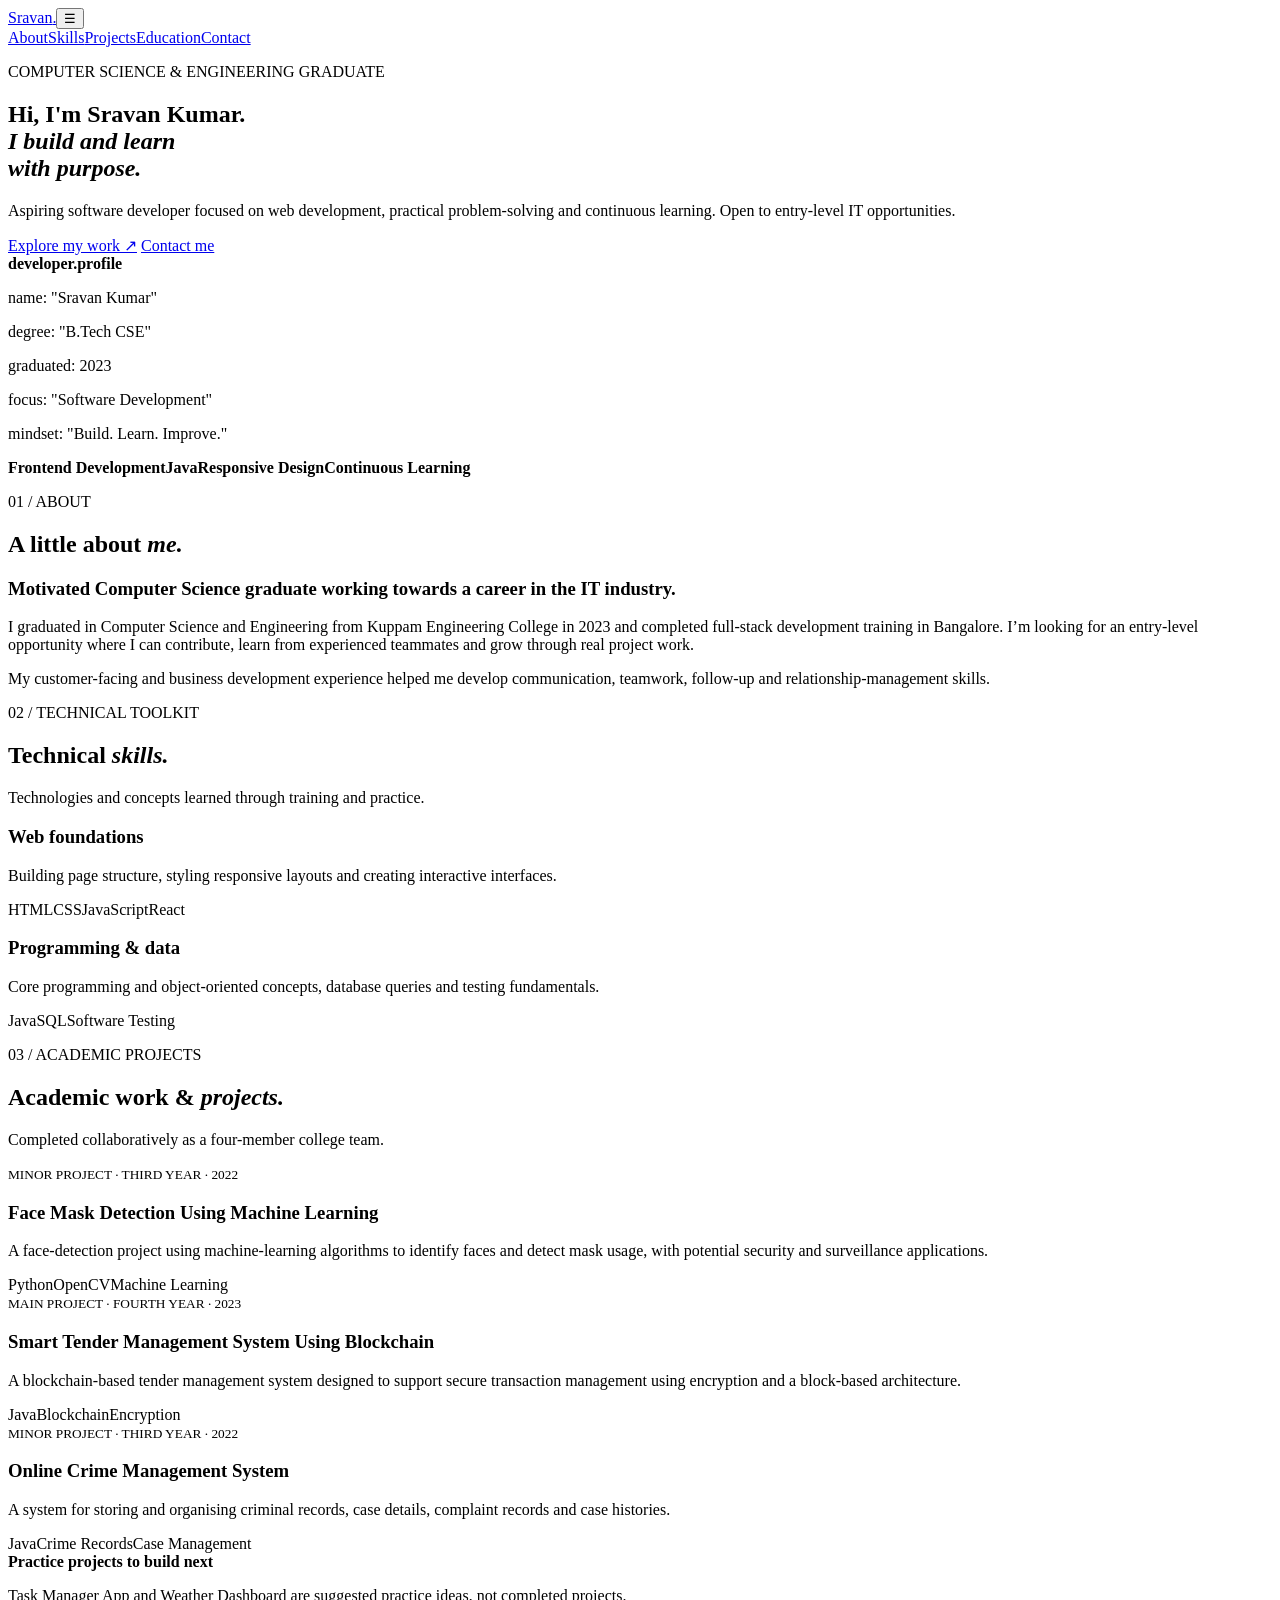
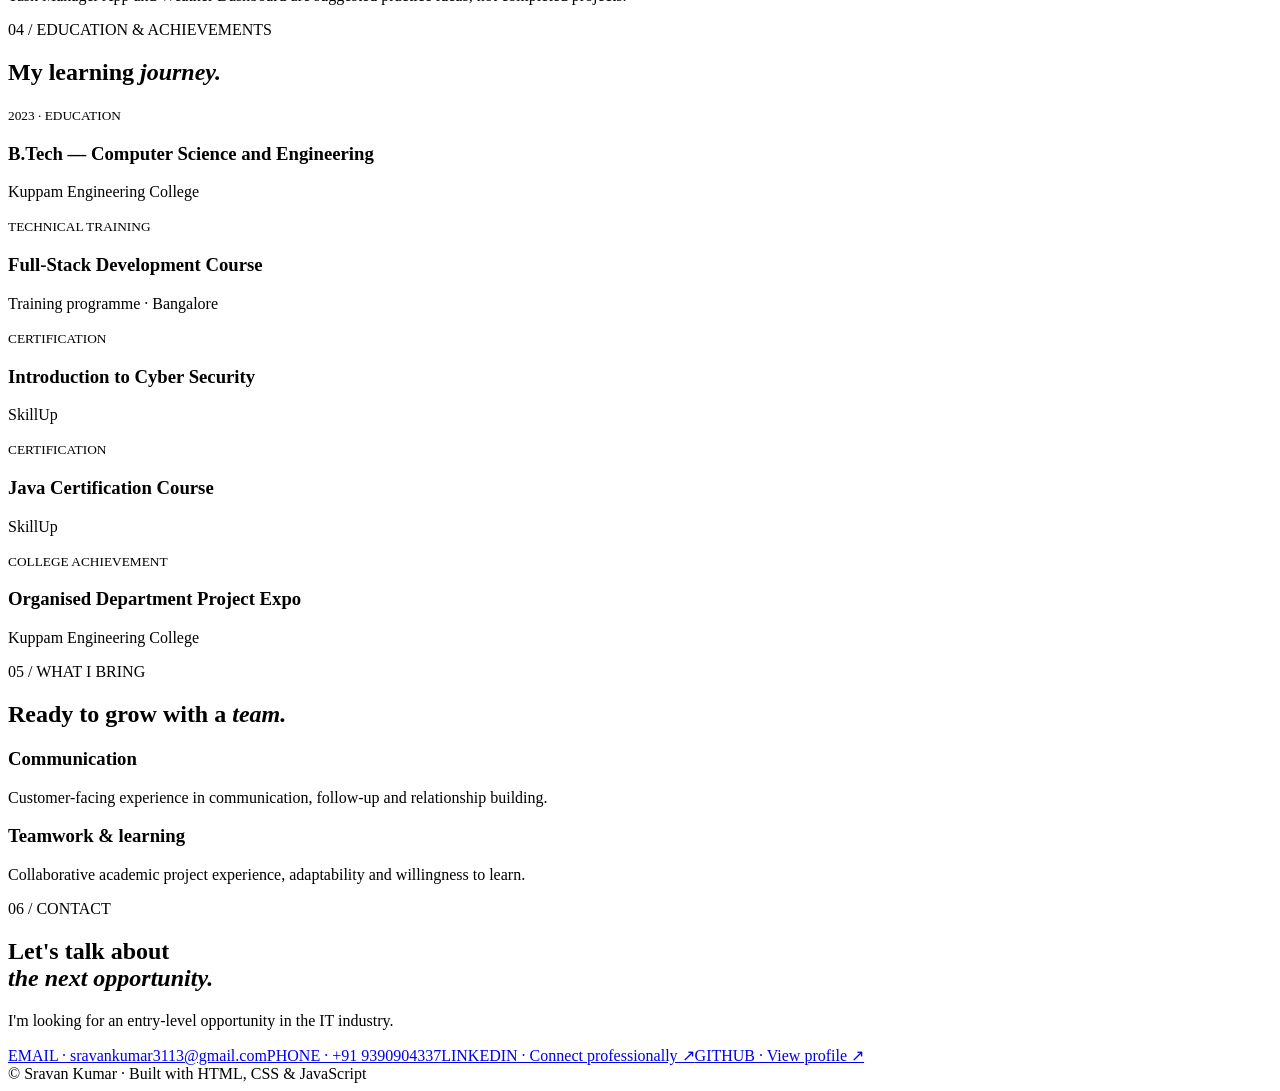
==== index.html @ ff3062e1 "Add personal portfolio website" ====
<!doctype html>
<html lang="en">
<head>
<meta charset="utf-8"><meta name="viewport" content="width=device-width,initial-scale=1">
<meta name="description" content="Sravan Kumar — Computer Science graduate and aspiring software developer.">
<title>Sravan Kumar | IT Portfolio</title>
<link rel="preconnect" href="https://fonts.googleapis.com"><link href="https://fonts.googleapis.com/css2?family=DM+Sans:wght@400;500;600;700&family=Manrope:wght@600;700;800&display=swap" rel="stylesheet">
<link rel="stylesheet" href="style.css">
</head>
<body>
<header><nav class="wrap nav"><a class="brand" href="#home">Sravan<span>.</span></a><button id="menuBtn" aria-label="Open menu">☰</button><div id="navMenu"><a href="#about">About</a><a href="#skills">Skills</a><a href="#projects">Projects</a><a href="#education">Education</a><a href="#contact">Contact</a></div></nav></header>
<main>
<section class="hero wrap" id="home"><div><p class="eyebrow">COMPUTER SCIENCE & ENGINEERING GRADUATE</p><h1>Hi, I'm Sravan Kumar.<br><em>I build and learn<br>with purpose.</em></h1><p class="lead">Aspiring software developer focused on web development, practical problem-solving and continuous learning. Open to entry-level IT opportunities.</p><a class="btn" href="#projects">Explore my work ↗</a> <a class="btn secondary" href="mailto:sravankumar3113@gmail.com">Contact me</a></div><aside class="code"><b>developer.profile</b><p>name: "Sravan Kumar"</p><p>degree: "B.Tech CSE"</p><p>graduated: 2023</p><p>focus: "Software Development"</p><p>mindset: "Build. Learn. Improve."</p></aside></section>
<section class="band"><div class="wrap bandin"><b>Frontend Development</b><b>Java</b><b>Responsive Design</b><b>Continuous Learning</b></div></section>
<section class="section wrap" id="about"><p class="eyebrow">01 / ABOUT</p><h2>A little about <em>me.</em></h2><div class="two"><h3>Motivated Computer Science graduate working towards a career in the IT industry.</h3><div><p>I graduated in Computer Science and Engineering from Kuppam Engineering College in 2023 and completed full-stack development training in Bangalore. I’m looking for an entry-level opportunity where I can contribute, learn from experienced teammates and grow through real project work.</p><p>My customer-facing and business development experience helped me develop communication, teamwork, follow-up and relationship-management skills.</p></div></div></section>
<section class="section pale" id="skills"><div class="wrap"><p class="eyebrow">02 / TECHNICAL TOOLKIT</p><h2>Technical <em>skills.</em></h2><p class="muted">Technologies and concepts learned through training and practice.</p><div class="skills"><article><h3>Web foundations</h3><p>Building page structure, styling responsive layouts and creating interactive interfaces.</p><div class="tags"><span>HTML</span><span>CSS</span><span>JavaScript</span><span>React</span></div></article><article><h3>Programming & data</h3><p>Core programming and object-oriented concepts, database queries and testing fundamentals.</p><div class="tags"><span>Java</span><span>SQL</span><span>Software Testing</span></div></article></div></div></section>
<section class="section wrap" id="projects"><p class="eyebrow">03 / ACADEMIC PROJECTS</p><h2>Academic work & <em>projects.</em></h2><p class="muted">Completed collaboratively as a four-member college team.</p><div class="cards">
<article><small>MINOR PROJECT · THIRD YEAR · 2022</small><h3>Face Mask Detection Using Machine Learning</h3><p>A face-detection project using machine-learning algorithms to identify faces and detect mask usage, with potential security and surveillance applications.</p><div class="tags"><span>Python</span><span>OpenCV</span><span>Machine Learning</span></div></article>
<article class="featured"><small>MAIN PROJECT · FOURTH YEAR · 2023</small><h3>Smart Tender Management System Using Blockchain</h3><p>A blockchain-based tender management system designed to support secure transaction management using encryption and a block-based architecture.</p><div class="tags"><span>Java</span><span>Blockchain</span><span>Encryption</span></div></article>
<article><small>MINOR PROJECT · THIRD YEAR · 2022</small><h3>Online Crime Management System</h3><p>A system for storing and organising criminal records, case details, complaint records and case histories.</p><div class="tags"><span>Java</span><span>Crime Records</span><span>Case Management</span></div></article>
</div>
<div class="note"><b>Practice projects to build next</b><p>Task Manager App and Weather Dashboard are suggested practice ideas, not completed projects.</p></div>
</section>
<section class="section pale" id="education"><div class="wrap"><p class="eyebrow">04 / EDUCATION & ACHIEVEMENTS</p><h2>My learning <em>journey.</em></h2><div class="timeline"><article><small>2023 · EDUCATION</small><h3>B.Tech — Computer Science and Engineering</h3><p>Kuppam Engineering College</p></article><article><small>TECHNICAL TRAINING</small><h3>Full-Stack Development Course</h3><p>Training programme · Bangalore</p></article><article><small>CERTIFICATION</small><h3>Introduction to Cyber Security</h3><p>SkillUp</p></article><article><small>CERTIFICATION</small><h3>Java Certification Course</h3><p>SkillUp</p></article><article><small>COLLEGE ACHIEVEMENT</small><h3>Organised Department Project Expo</h3><p>Kuppam Engineering College</p></article></div></div></section>
<section class="section wrap" id="experience"><p class="eyebrow">05 / WHAT I BRING</p><h2>Ready to grow with a <em>team.</em></h2><div class="skills"><article><h3>Communication</h3><p>Customer-facing experience in communication, follow-up and relationship building.</p></article><article><h3>Teamwork & learning</h3><p>Collaborative academic project experience, adaptability and willingness to learn.</p></article></div></section>
<section class="contact" id="contact"><div class="wrap"><p class="eyebrow">06 / CONTACT</p><h2>Let's talk about<br><em>the next opportunity.</em></h2><p>I'm looking for an entry-level opportunity in the IT industry.</p><div class="contacts"><a href="mailto:sravankumar3113@gmail.com">EMAIL · sravankumar3113@gmail.com</a><a href="tel:+919390904337">PHONE · +91 9390904337</a><a href="https://www.linkedin.com/in/sravan-kumar-28915931b/" target="_blank" rel="noreferrer">LINKEDIN · Connect professionally ↗</a><a href="https://github.com/sravan048" target="_blank" rel="noreferrer">GITHUB · View profile ↗</a></div></div></section>
</main><footer class="wrap">© <span id="year"></span> Sravan Kumar · Built with HTML, CSS & JavaScript</footer><script src="script.js"></script>
</body></html>
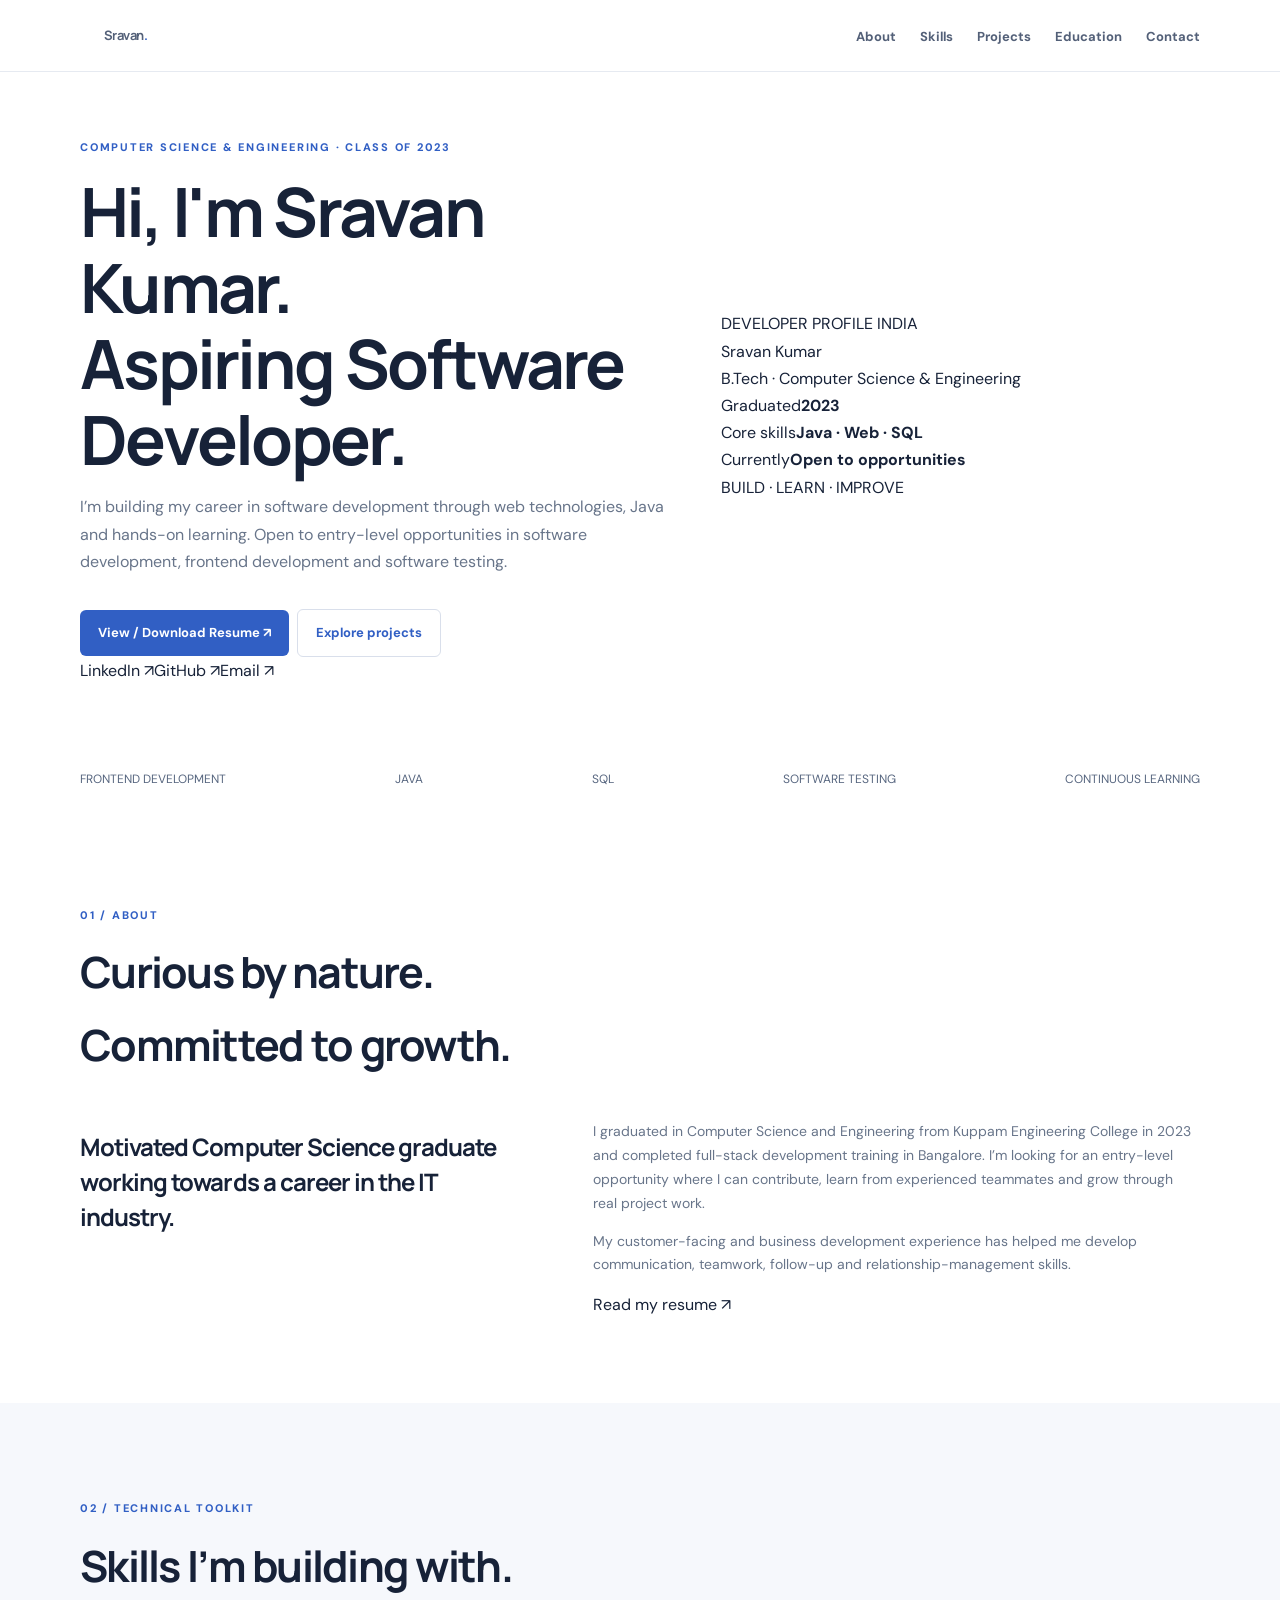
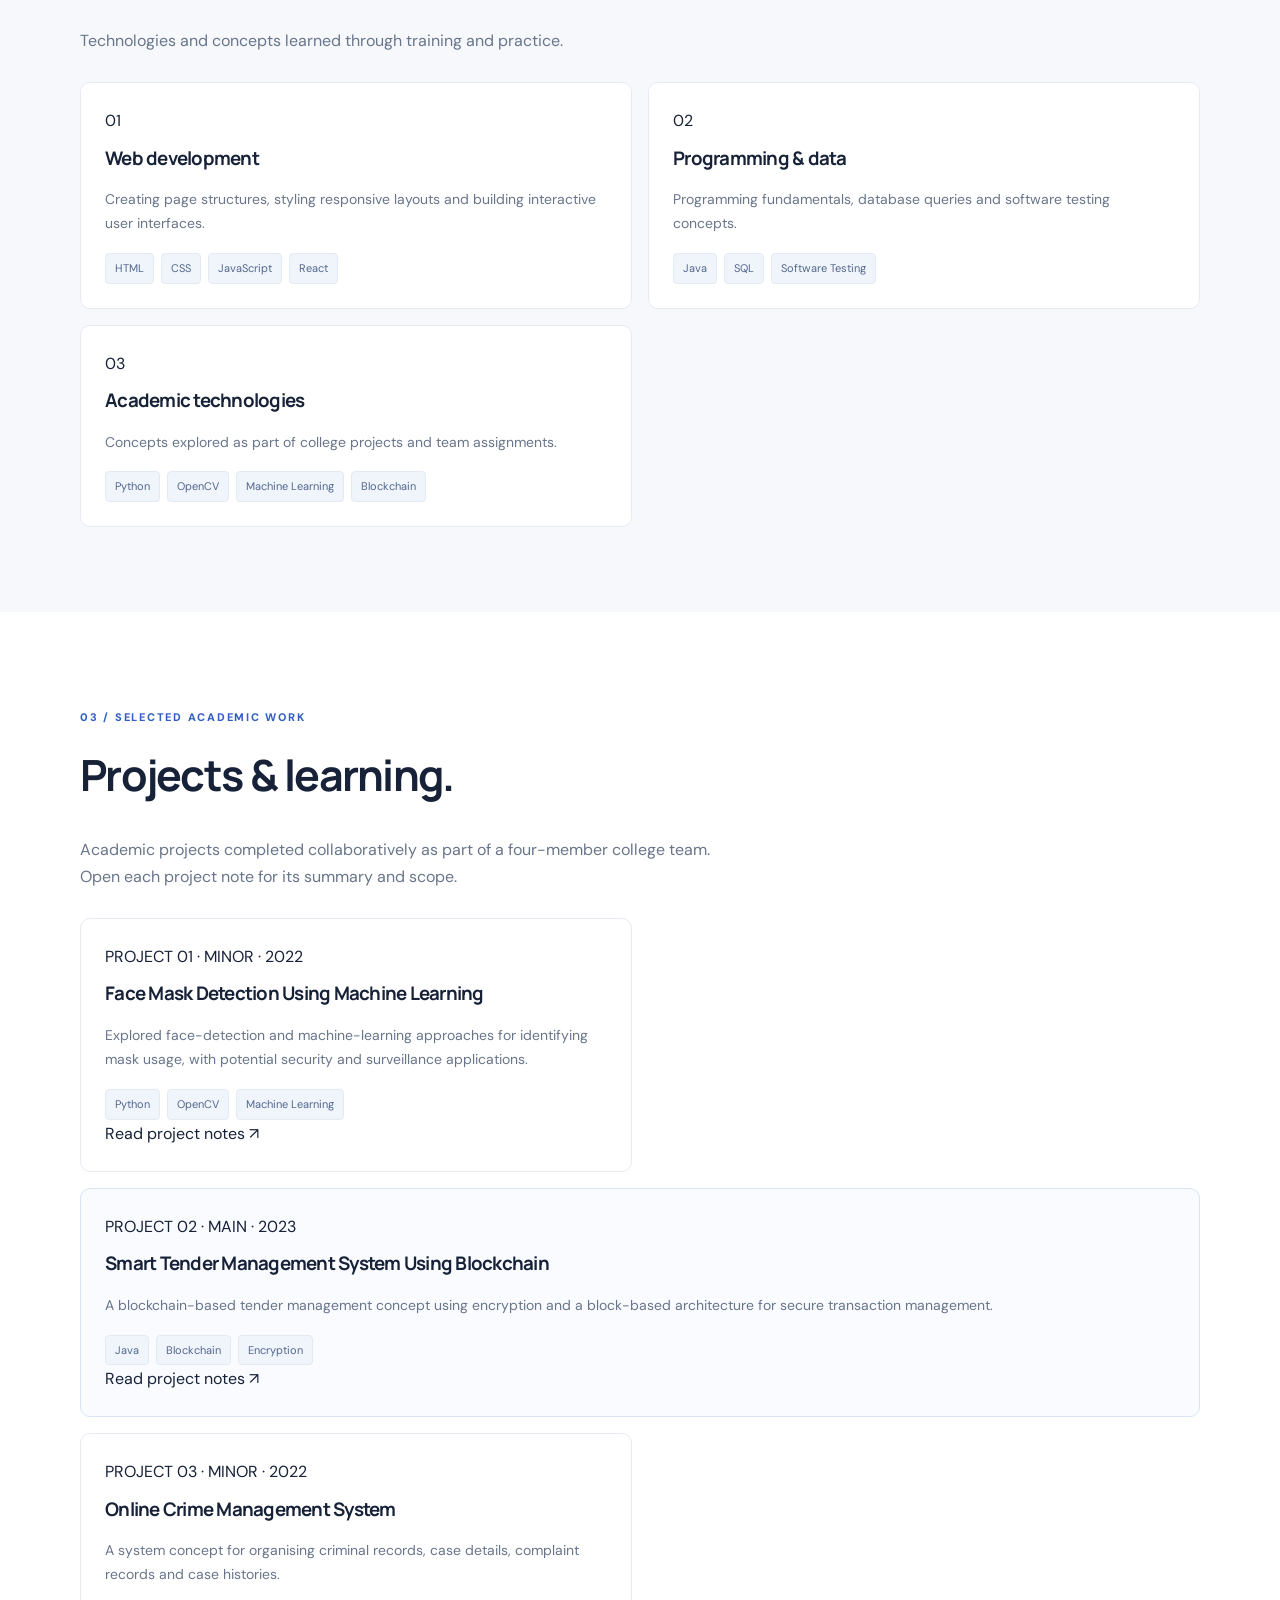
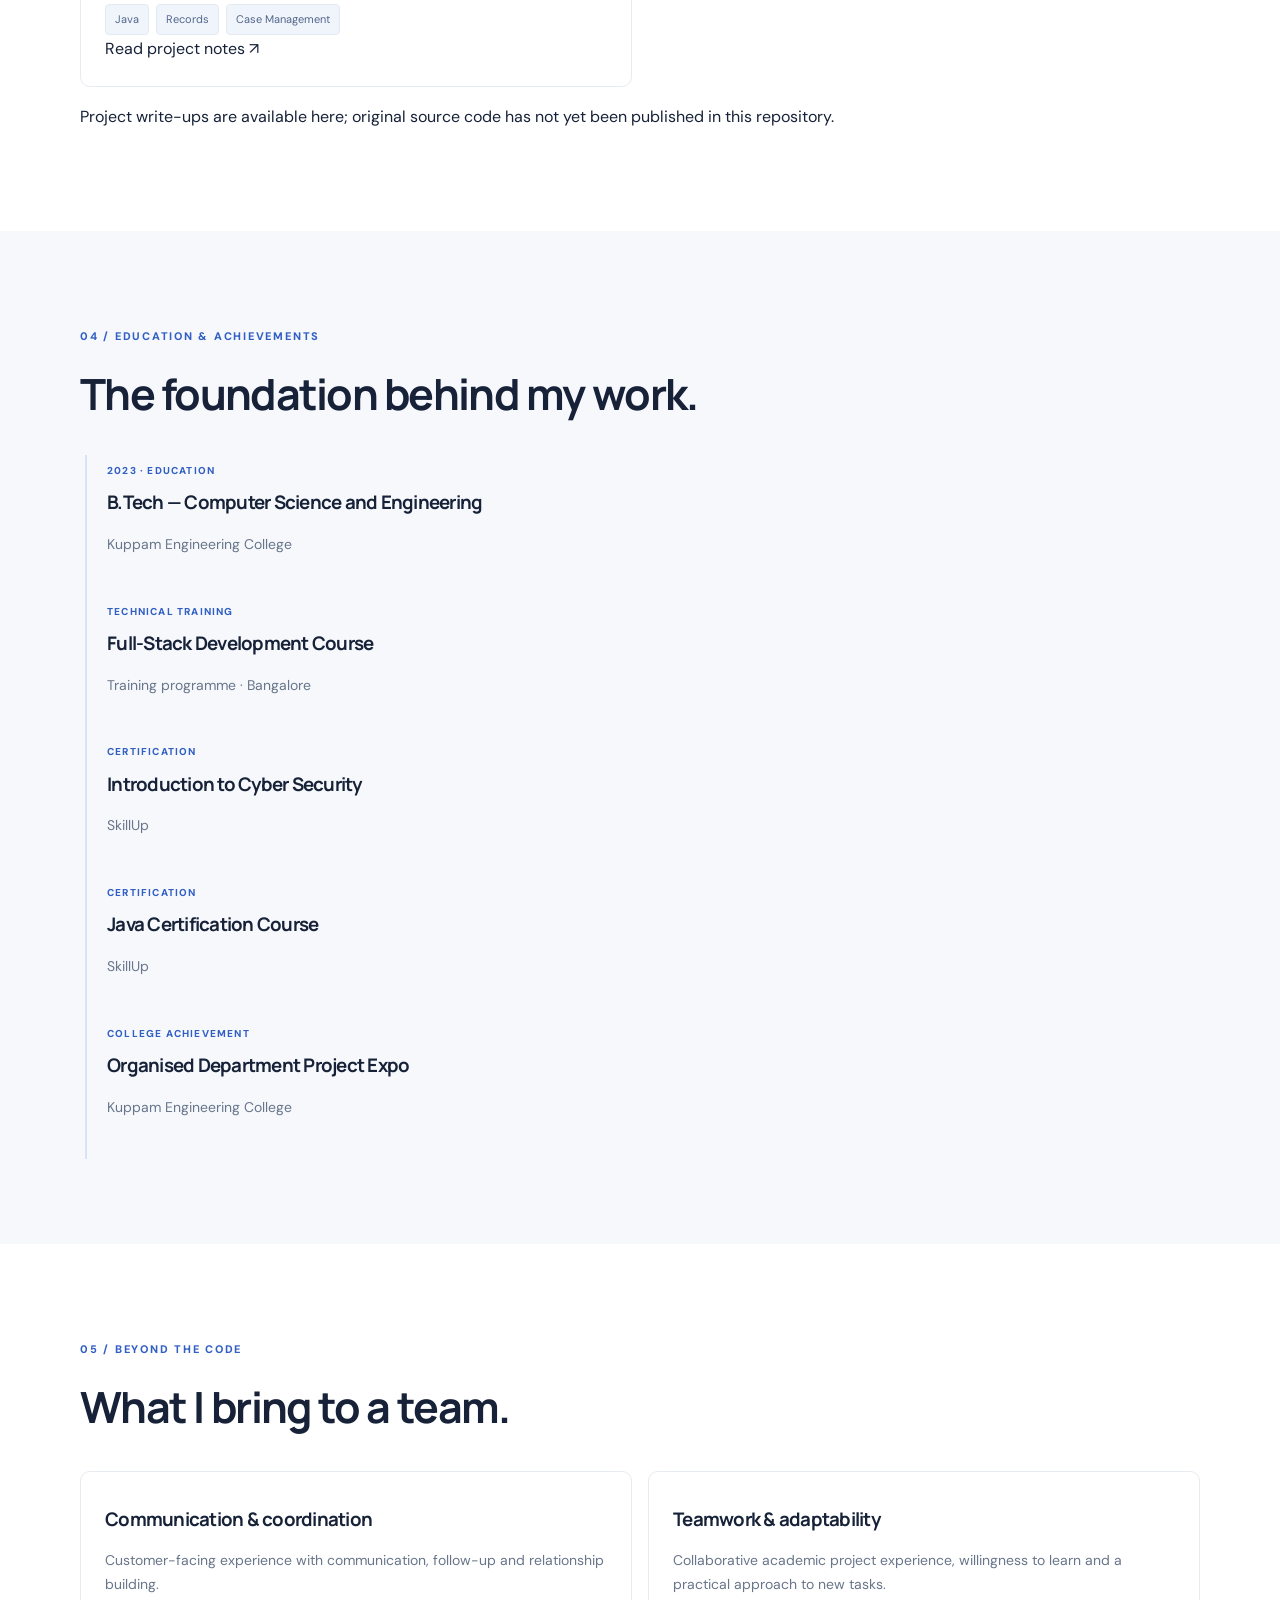
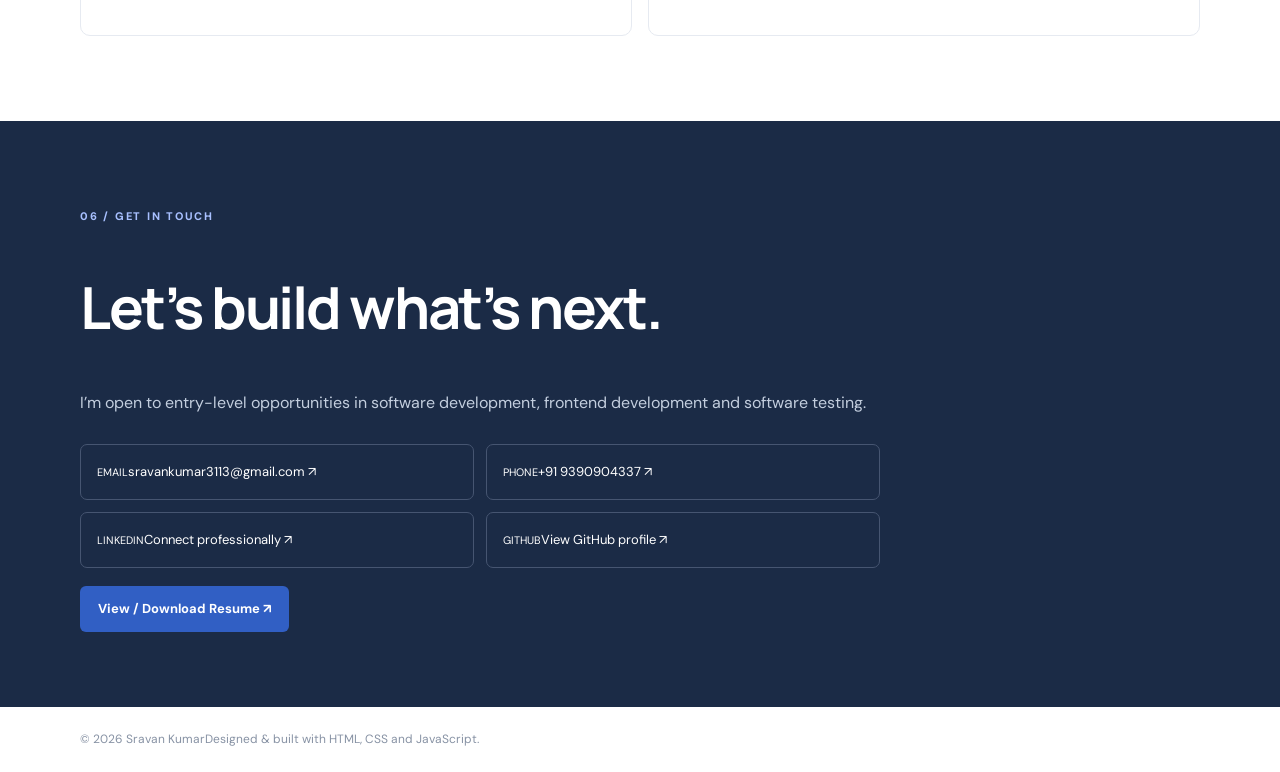
==== commit 9e4f7a2d: "Upgrade portfolio design and add resume and project links" ====
--- a/index.html
+++ b/index.html
@@ -1,28 +1,23 @@
 <!doctype html>
-<html lang="en">
-<head>
+<html lang="en"><head>
 <meta charset="utf-8"><meta name="viewport" content="width=device-width,initial-scale=1">
-<meta name="description" content="Sravan Kumar — Computer Science graduate and aspiring software developer.">
-<title>Sravan Kumar | IT Portfolio</title>
-<link rel="preconnect" href="https://fonts.googleapis.com"><link href="https://fonts.googleapis.com/css2?family=DM+Sans:wght@400;500;600;700&family=Manrope:wght@600;700;800&display=swap" rel="stylesheet">
-<link rel="stylesheet" href="style.css">
-</head>
-<body>
-<header><nav class="wrap nav"><a class="brand" href="#home">Sravan<span>.</span></a><button id="menuBtn" aria-label="Open menu">☰</button><div id="navMenu"><a href="#about">About</a><a href="#skills">Skills</a><a href="#projects">Projects</a><a href="#education">Education</a><a href="#contact">Contact</a></div></nav></header>
+<meta name="description" content="Sravan Kumar — B.Tech Computer Science graduate and aspiring software developer. Explore skills, academic projects and contact details.">
+<meta name="theme-color" content="#101c32"><title>Sravan Kumar | Software Developer Portfolio</title>
+<link rel="preconnect" href="https://fonts.googleapis.com"><link rel="preconnect" href="https://fonts.gstatic.com" crossorigin>
+<link href="https://fonts.googleapis.com/css2?family=DM+Sans:wght@400;500;600;700&family=Manrope:wght@600;700;800&display=swap" rel="stylesheet"><link rel="stylesheet" href="style.css">
+</head><body>
+<header><nav class="wrap nav"><a class="brand" href="#home">Sravan<span>.</span></a><button id="menuBtn" aria-label="Open menu" aria-expanded="false">☰</button><div id="navMenu"><a href="#about">About</a><a href="#skills">Skills</a><a href="#projects">Projects</a><a href="#education">Education</a><a href="#contact">Contact</a></div></nav></header>
 <main>
-<section class="hero wrap" id="home"><div><p class="eyebrow">COMPUTER SCIENCE & ENGINEERING GRADUATE</p><h1>Hi, I'm Sravan Kumar.<br><em>I build and learn<br>with purpose.</em></h1><p class="lead">Aspiring software developer focused on web development, practical problem-solving and continuous learning. Open to entry-level IT opportunities.</p><a class="btn" href="#projects">Explore my work ↗</a> <a class="btn secondary" href="mailto:sravankumar3113@gmail.com">Contact me</a></div><aside class="code"><b>developer.profile</b><p>name: "Sravan Kumar"</p><p>degree: "B.Tech CSE"</p><p>graduated: 2023</p><p>focus: "Software Development"</p><p>mindset: "Build. Learn. Improve."</p></aside></section>
-<section class="band"><div class="wrap bandin"><b>Frontend Development</b><b>Java</b><b>Responsive Design</b><b>Continuous Learning</b></div></section>
-<section class="section wrap" id="about"><p class="eyebrow">01 / ABOUT</p><h2>A little about <em>me.</em></h2><div class="two"><h3>Motivated Computer Science graduate working towards a career in the IT industry.</h3><div><p>I graduated in Computer Science and Engineering from Kuppam Engineering College in 2023 and completed full-stack development training in Bangalore. I’m looking for an entry-level opportunity where I can contribute, learn from experienced teammates and grow through real project work.</p><p>My customer-facing and business development experience helped me develop communication, teamwork, follow-up and relationship-management skills.</p></div></div></section>
-<section class="section pale" id="skills"><div class="wrap"><p class="eyebrow">02 / TECHNICAL TOOLKIT</p><h2>Technical <em>skills.</em></h2><p class="muted">Technologies and concepts learned through training and practice.</p><div class="skills"><article><h3>Web foundations</h3><p>Building page structure, styling responsive layouts and creating interactive interfaces.</p><div class="tags"><span>HTML</span><span>CSS</span><span>JavaScript</span><span>React</span></div></article><article><h3>Programming & data</h3><p>Core programming and object-oriented concepts, database queries and testing fundamentals.</p><div class="tags"><span>Java</span><span>SQL</span><span>Software Testing</span></div></article></div></div></section>
-<section class="section wrap" id="projects"><p class="eyebrow">03 / ACADEMIC PROJECTS</p><h2>Academic work & <em>projects.</em></h2><p class="muted">Completed collaboratively as a four-member college team.</p><div class="cards">
-<article><small>MINOR PROJECT · THIRD YEAR · 2022</small><h3>Face Mask Detection Using Machine Learning</h3><p>A face-detection project using machine-learning algorithms to identify faces and detect mask usage, with potential security and surveillance applications.</p><div class="tags"><span>Python</span><span>OpenCV</span><span>Machine Learning</span></div></article>
-<article class="featured"><small>MAIN PROJECT · FOURTH YEAR · 2023</small><h3>Smart Tender Management System Using Blockchain</h3><p>A blockchain-based tender management system designed to support secure transaction management using encryption and a block-based architecture.</p><div class="tags"><span>Java</span><span>Blockchain</span><span>Encryption</span></div></article>
-<article><small>MINOR PROJECT · THIRD YEAR · 2022</small><h3>Online Crime Management System</h3><p>A system for storing and organising criminal records, case details, complaint records and case histories.</p><div class="tags"><span>Java</span><span>Crime Records</span><span>Case Management</span></div></article>
-</div>
-<div class="note"><b>Practice projects to build next</b><p>Task Manager App and Weather Dashboard are suggested practice ideas, not completed projects.</p></div>
-</section>
-<section class="section pale" id="education"><div class="wrap"><p class="eyebrow">04 / EDUCATION & ACHIEVEMENTS</p><h2>My learning <em>journey.</em></h2><div class="timeline"><article><small>2023 · EDUCATION</small><h3>B.Tech — Computer Science and Engineering</h3><p>Kuppam Engineering College</p></article><article><small>TECHNICAL TRAINING</small><h3>Full-Stack Development Course</h3><p>Training programme · Bangalore</p></article><article><small>CERTIFICATION</small><h3>Introduction to Cyber Security</h3><p>SkillUp</p></article><article><small>CERTIFICATION</small><h3>Java Certification Course</h3><p>SkillUp</p></article><article><small>COLLEGE ACHIEVEMENT</small><h3>Organised Department Project Expo</h3><p>Kuppam Engineering College</p></article></div></div></section>
-<section class="section wrap" id="experience"><p class="eyebrow">05 / WHAT I BRING</p><h2>Ready to grow with a <em>team.</em></h2><div class="skills"><article><h3>Communication</h3><p>Customer-facing experience in communication, follow-up and relationship building.</p></article><article><h3>Teamwork & learning</h3><p>Collaborative academic project experience, adaptability and willingness to learn.</p></article></div></section>
-<section class="contact" id="contact"><div class="wrap"><p class="eyebrow">06 / CONTACT</p><h2>Let's talk about<br><em>the next opportunity.</em></h2><p>I'm looking for an entry-level opportunity in the IT industry.</p><div class="contacts"><a href="mailto:sravankumar3113@gmail.com">EMAIL · sravankumar3113@gmail.com</a><a href="tel:+919390904337">PHONE · +91 9390904337</a><a href="https://www.linkedin.com/in/sravan-kumar-28915931b/" target="_blank" rel="noreferrer">LINKEDIN · Connect professionally ↗</a><a href="https://github.com/sravan048" target="_blank" rel="noreferrer">GITHUB · View profile ↗</a></div></div></section>
-</main><footer class="wrap">© <span id="year"></span> Sravan Kumar · Built with HTML, CSS & JavaScript</footer><script src="script.js"></script>
-</body></html>+<section class="hero wrap" id="home"><div class="hero-copy"><p class="eyebrow">COMPUTER SCIENCE & ENGINEERING · CLASS OF 2023</p><h1>Hi, I'm Sravan Kumar.<br><span class="gradient-text">Aspiring Software Developer.</span></h1><p class="lead">I’m building my career in software development through web technologies, Java and hands-on learning. Open to entry-level opportunities in software development, frontend development and software testing.</p><div class="hero-actions"><a class="btn" href="resume.html">View / Download Resume <span aria-hidden="true">↗</span></a><a class="btn secondary" href="#projects">Explore projects</a></div><div class="social-links"><a href="https://www.linkedin.com/in/sravan-kumar-28915931b/" target="_blank" rel="noreferrer">LinkedIn ↗</a><a href="https://github.com/sravan048" target="_blank" rel="noreferrer">GitHub ↗</a><a href="mailto:sravankumar3113@gmail.com">Email ↗</a></div></div><aside class="profile-card"><div class="card-top"><span class="live-dot"></span> DEVELOPER PROFILE <span class="card-top-right">INDIA</span></div><div class="profile-name">Sravan Kumar</div><div class="profile-role">B.Tech · Computer Science & Engineering</div><div class="profile-rule"></div><div class="profile-row"><span>Graduated</span><b>2023</b></div><div class="profile-row"><span>Core skills</span><b>Java · Web · SQL</b></div><div class="profile-row"><span>Currently</span><b>Open to opportunities</b></div><div class="profile-foot">BUILD <i>·</i> LEARN <i>·</i> IMPROVE</div></aside></section>
+<section class="trust-band"><div class="wrap bandin"><span>FRONTEND DEVELOPMENT</span><span>JAVA</span><span>SQL</span><span>SOFTWARE TESTING</span><span>CONTINUOUS LEARNING</span></div></section>
+<section class="section wrap" id="about"><p class="eyebrow">01 / ABOUT</p><h2>Curious by nature.<br><span class="gradient-text">Committed to growth.</span></h2><div class="two"><h3>Motivated Computer Science graduate working towards a career in the IT industry.</h3><div><p>I graduated in Computer Science and Engineering from Kuppam Engineering College in 2023 and completed full-stack development training in Bangalore. I’m looking for an entry-level opportunity where I can contribute, learn from experienced teammates and grow through real project work.</p><p>My customer-facing and business development experience has helped me develop communication, teamwork, follow-up and relationship-management skills.</p><a class="text-link" href="resume.html">Read my resume <span>↗</span></a></div></div></section>
+<section class="section pale" id="skills"><div class="wrap"><p class="eyebrow">02 / TECHNICAL TOOLKIT</p><h2>Skills I’m building <span class="gradient-text">with.</span></h2><p class="muted">Technologies and concepts learned through training and practice.</p><div class="skills"><article><div class="skill-icon">01</div><h3>Web development</h3><p>Creating page structures, styling responsive layouts and building interactive user interfaces.</p><div class="tags"><span>HTML</span><span>CSS</span><span>JavaScript</span><span>React</span></div></article><article><div class="skill-icon">02</div><h3>Programming & data</h3><p>Programming fundamentals, database queries and software testing concepts.</p><div class="tags"><span>Java</span><span>SQL</span><span>Software Testing</span></div></article><article><div class="skill-icon">03</div><h3>Academic technologies</h3><p>Concepts explored as part of college projects and team assignments.</p><div class="tags"><span>Python</span><span>OpenCV</span><span>Machine Learning</span><span>Blockchain</span></div></article></div></div></section>
+<section class="section wrap" id="projects"><p class="eyebrow">03 / SELECTED ACADEMIC WORK</p><h2>Projects & <span class="gradient-text">learning.</span></h2><p class="muted">Academic projects completed collaboratively as part of a four-member college team. Open each project note for its summary and scope.</p><div class="cards">
+<article class="project-card"><div class="project-number">PROJECT 01 · MINOR · 2022</div><h3>Face Mask Detection Using Machine Learning</h3><p>Explored face-detection and machine-learning approaches for identifying mask usage, with potential security and surveillance applications.</p><div class="tags"><span>Python</span><span>OpenCV</span><span>Machine Learning</span></div><a class="text-link" href="projects/face-mask-detection.md" target="_blank" rel="noreferrer">Read project notes ↗</a></article>
+<article class="project-card featured"><div class="project-number">PROJECT 02 · MAIN · 2023</div><h3>Smart Tender Management System Using Blockchain</h3><p>A blockchain-based tender management concept using encryption and a block-based architecture for secure transaction management.</p><div class="tags"><span>Java</span><span>Blockchain</span><span>Encryption</span></div><a class="text-link" href="projects/smart-tender-blockchain.md" target="_blank" rel="noreferrer">Read project notes ↗</a></article>
+<article class="project-card"><div class="project-number">PROJECT 03 · MINOR · 2022</div><h3>Online Crime Management System</h3><p>A system concept for organising criminal records, case details, complaint records and case histories.</p><div class="tags"><span>Java</span><span>Records</span><span>Case Management</span></div><a class="text-link" href="projects/online-crime-management.md" target="_blank" rel="noreferrer">Read project notes ↗</a></article>
+</div><p class="project-disclaimer">Project write-ups are available here; original source code has not yet been published in this repository.</p></section>
+<section class="section pale" id="education"><div class="wrap"><p class="eyebrow">04 / EDUCATION & ACHIEVEMENTS</p><h2>The foundation behind <span class="gradient-text">my work.</span></h2><div class="timeline"><article><small>2023 · EDUCATION</small><h3>B.Tech — Computer Science and Engineering</h3><p>Kuppam Engineering College</p></article><article><small>TECHNICAL TRAINING</small><h3>Full-Stack Development Course</h3><p>Training programme · Bangalore</p></article><article><small>CERTIFICATION</small><h3>Introduction to Cyber Security</h3><p>SkillUp</p></article><article><small>CERTIFICATION</small><h3>Java Certification Course</h3><p>SkillUp</p></article><article><small>COLLEGE ACHIEVEMENT</small><h3>Organised Department Project Expo</h3><p>Kuppam Engineering College</p></article></div></div></section>
+<section class="section wrap" id="strengths"><p class="eyebrow">05 / BEYOND THE CODE</p><h2>What I bring to <span class="gradient-text">a team.</span></h2><div class="skills"><article><h3>Communication & coordination</h3><p>Customer-facing experience with communication, follow-up and relationship building.</p></article><article><h3>Teamwork & adaptability</h3><p>Collaborative academic project experience, willingness to learn and a practical approach to new tasks.</p></article></div></section>
+<section class="contact" id="contact"><div class="wrap contact-inner"><p class="eyebrow">06 / GET IN TOUCH</p><h2>Let’s build what’s <span>next.</span></h2><p>I’m open to entry-level opportunities in software development, frontend development and software testing.</p><div class="contacts"><a href="mailto:sravankumar3113@gmail.com"><small>EMAIL</small>sravankumar3113@gmail.com ↗</a><a href="tel:+919390904337"><small>PHONE</small>+91 9390904337 ↗</a><a href="https://www.linkedin.com/in/sravan-kumar-28915931b/" target="_blank" rel="noreferrer"><small>LINKEDIN</small>Connect professionally ↗</a><a href="https://github.com/sravan048" target="_blank" rel="noreferrer"><small>GITHUB</small>View GitHub profile ↗</a></div><a class="btn light-btn" href="resume.html">View / Download Resume ↗</a></div></section>
+</main><footer class="wrap"><span>© <span id="year"></span> Sravan Kumar</span><span>Designed & built with HTML, CSS and JavaScript.</span></footer><script src="script.js"></script></body></html>
--- a/style.css
+++ b/style.css
@@ -0,0 +1 @@
+*{box-sizing:border-box}html{scroll-behavior:smooth;scroll-padding-top:80px}body{margin:0;color:#172238;background:#fff;font:16px/1.7 "DM Sans",Arial,sans-serif}h1,h2,h3,.brand{font-family:Manrope,Arial,sans-serif;letter-spacing:-.04em}a{color:inherit;text-decoration:none}.wrap{width:min(1120px,calc(100% - 40px));margin:auto}header{height:72px;position:sticky;top:0;background:#ffffffed;border-bottom:1px solid #e6eaf1;z-index:5;backdrop-filter:blur(12px)}.nav{height:100%;display:flex;align-items:center;justify-content:space-between}.brand{font-size:25px;font-weight:800}.brand span,em{color:#315fc4;font-style:normal}.nav a{margin-left:24px;font-size:13px;font-weight:700;color:#536078}#menuBtn{display:none}.hero{min-height:590px;display:grid;grid-template-columns:1.1fr .9fr;align-items:center;gap:55px;padding-top:55px;padding-bottom:65px}.eyebrow{font-size:11px;letter-spacing:.16em;font-weight:800;color:#315fc4}.hero h1{font-size:clamp(42px,6vw,68px);line-height:1.12;margin:16px 0}.lead,.muted{color:#68758a;max-width:650px}.btn{display:inline-block;background:#315fc4;color:white;padding:12px 18px;border-radius:6px;margin:18px 8px 0 0;font-weight:700;font-size:13px}.btn.secondary{background:white;color:#315fc4;border:1px solid #d9dfeb}.code{background:#172238;color:#dce6f7;padding:28px;border-radius:12px;box-shadow:0 20px 55px #17223830;font:13px/2 "Courier New",monospace}.code b{color:#a8c0ff}.band{background:#f6f8fc;border-block:1px solid #edf0f5}.bandin{display:flex;justify-content:space-between;gap:15px;flex-wrap:wrap;padding:20px 0;font-size:12px;color:#586780}.section{padding:85px 0}.section h2{font-size:clamp(30px,4vw,43px);margin:8px 0 25px}.two{display:grid;grid-template-columns:.85fr 1.15fr;gap:65px}.two h3{font-size:24px;line-height:1.45}.two p,.cards p,.skills p,.timeline p{font-size:14px;color:#68758a}.pale{background:#f6f8fc}.skills,.cards{display:grid;grid-template-columns:repeat(2,minmax(0,1fr));gap:16px;margin-top:28px}.skills article,.cards article{background:white;border:1px solid #e6eaf1;border-radius:10px;padding:24px}.skills h3,.cards h3{margin:8px 0}.tags{display:flex;gap:7px;flex-wrap:wrap;margin-top:17px}.tags span{font-size:11px;color:#52678c;background:#f0f4fb;border:1px solid #e4eaf4;padding:5px 9px;border-radius:4px}.cards{grid-template-columns:repeat(2,minmax(0,1fr))}.cards small,.timeline small{font-size:10px;letter-spacing:.12em;font-weight:800;color:#315fc4}.cards .featured{grid-column:span 2;background:#f9fbff;border-color:#d9e3f6}.note{margin-top:18px;padding:15px 18px;background:#fff;border-left:3px solid #315fc4}.note p{margin-bottom:0;color:#68758a;font-size:13px}.timeline{max-width:760px}.timeline article{padding:0 0 25px 20px;border-left:2px solid #d9e3f6;margin-left:5px}.timeline h3{margin:5px 0}.contact{background:#1b2b46;color:#fff;padding:75px 0}.contact h2{font-size:clamp(38px,5vw,58px);line-height:1.15}.contact .eyebrow{color:#a8c0ff}.contact>div>p:not(.eyebrow){color:#c3cede}.contacts{display:grid;grid-template-columns:repeat(2,minmax(0,1fr));gap:12px;margin-top:28px;max-width:800px}.contacts a{border:1px solid #465571;padding:16px;border-radius:7px;font-size:13px;overflow-wrap:anywhere}.contacts a:hover{background:#263957}footer{padding:22px 0;color:#8792a4;font-size:12px}@media(max-width:700px){.hero,.two{grid-template-columns:1fr;gap:25px}.hero{padding-top:45px}.nav{position:relative}#menuBtn{display:block;border:0;background:none;font-size:24px}#navMenu{display:none;position:absolute;top:70px;left:0;right:0;background:white;padding:18px;box-shadow:0 8px 20px #0001}#navMenu.open{display:grid;gap:12px}#navMenu a{margin:0}.section{padding:65px 0}.skills,.cards,.contacts{grid-template-columns:1fr}.cards .featured{grid-column:auto}.bandin{justify-content:flex-start}.wrap{width:calc(100% - 32px)}}
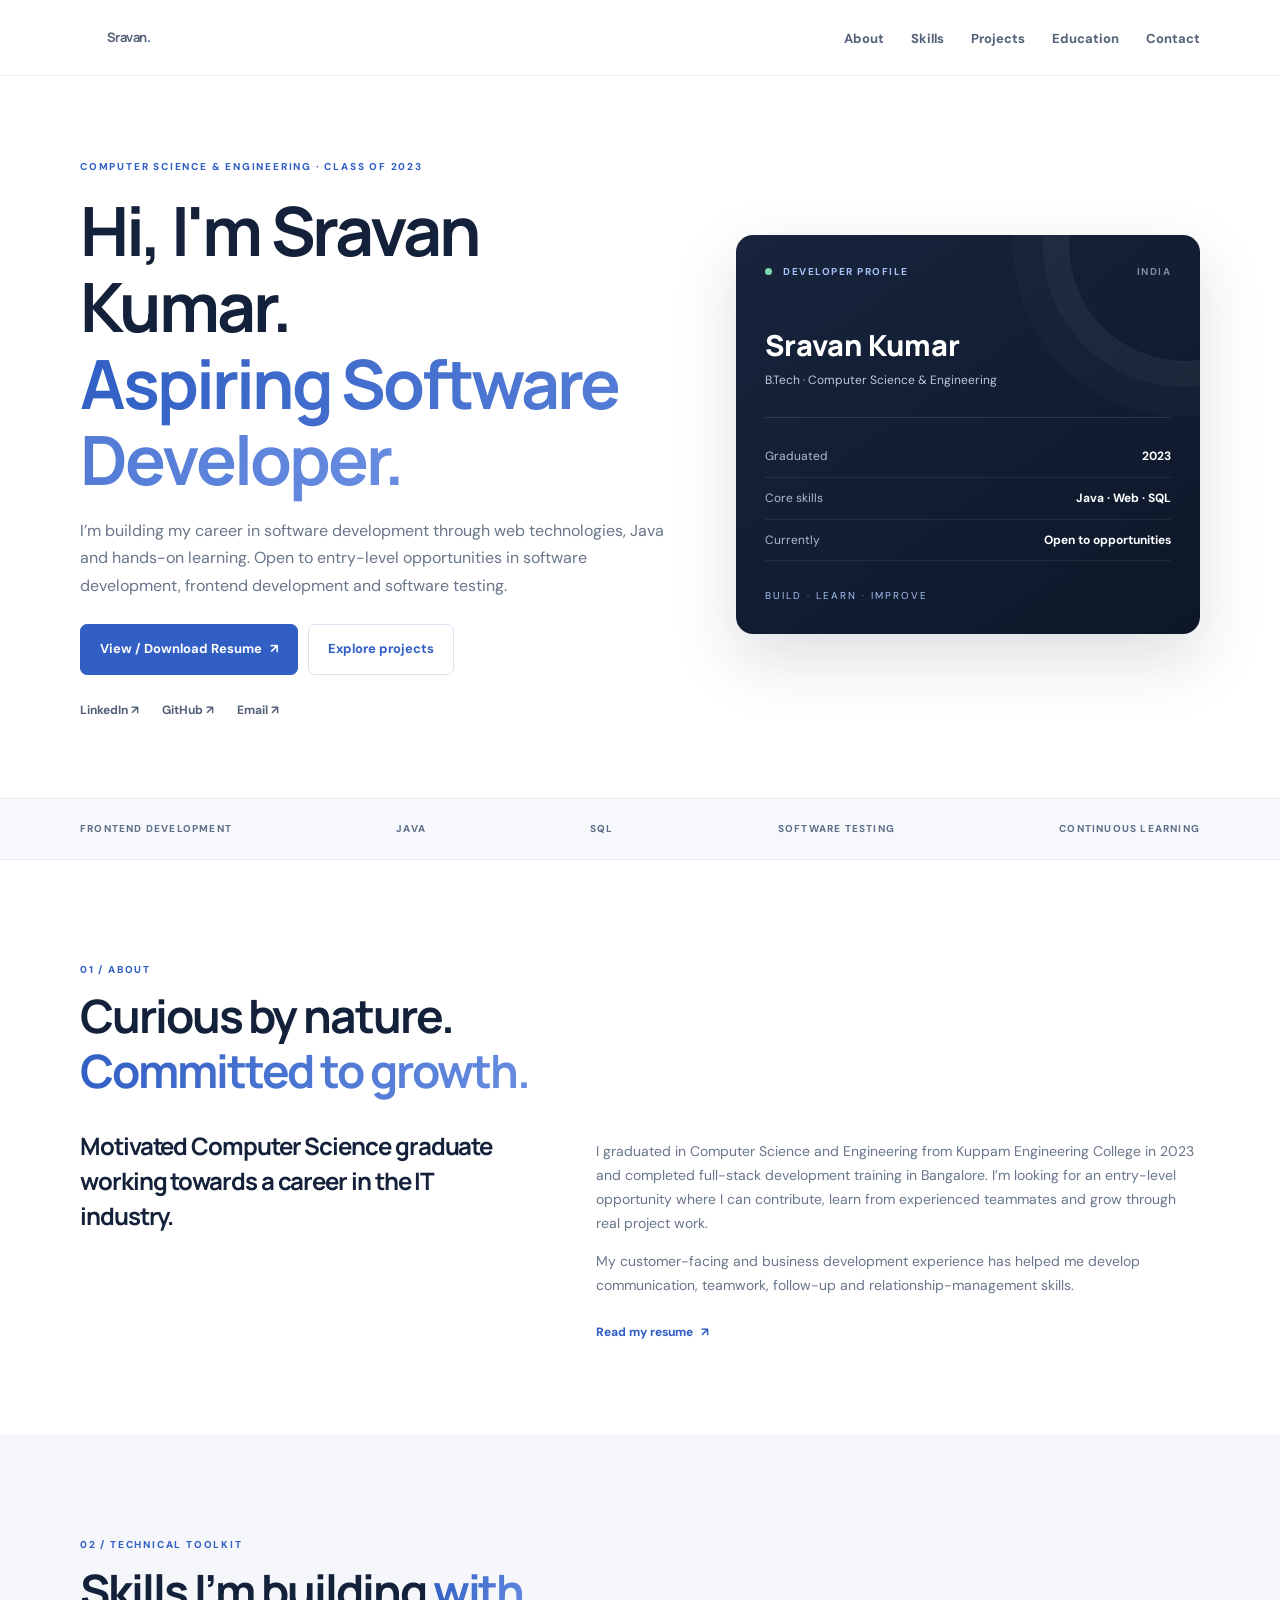
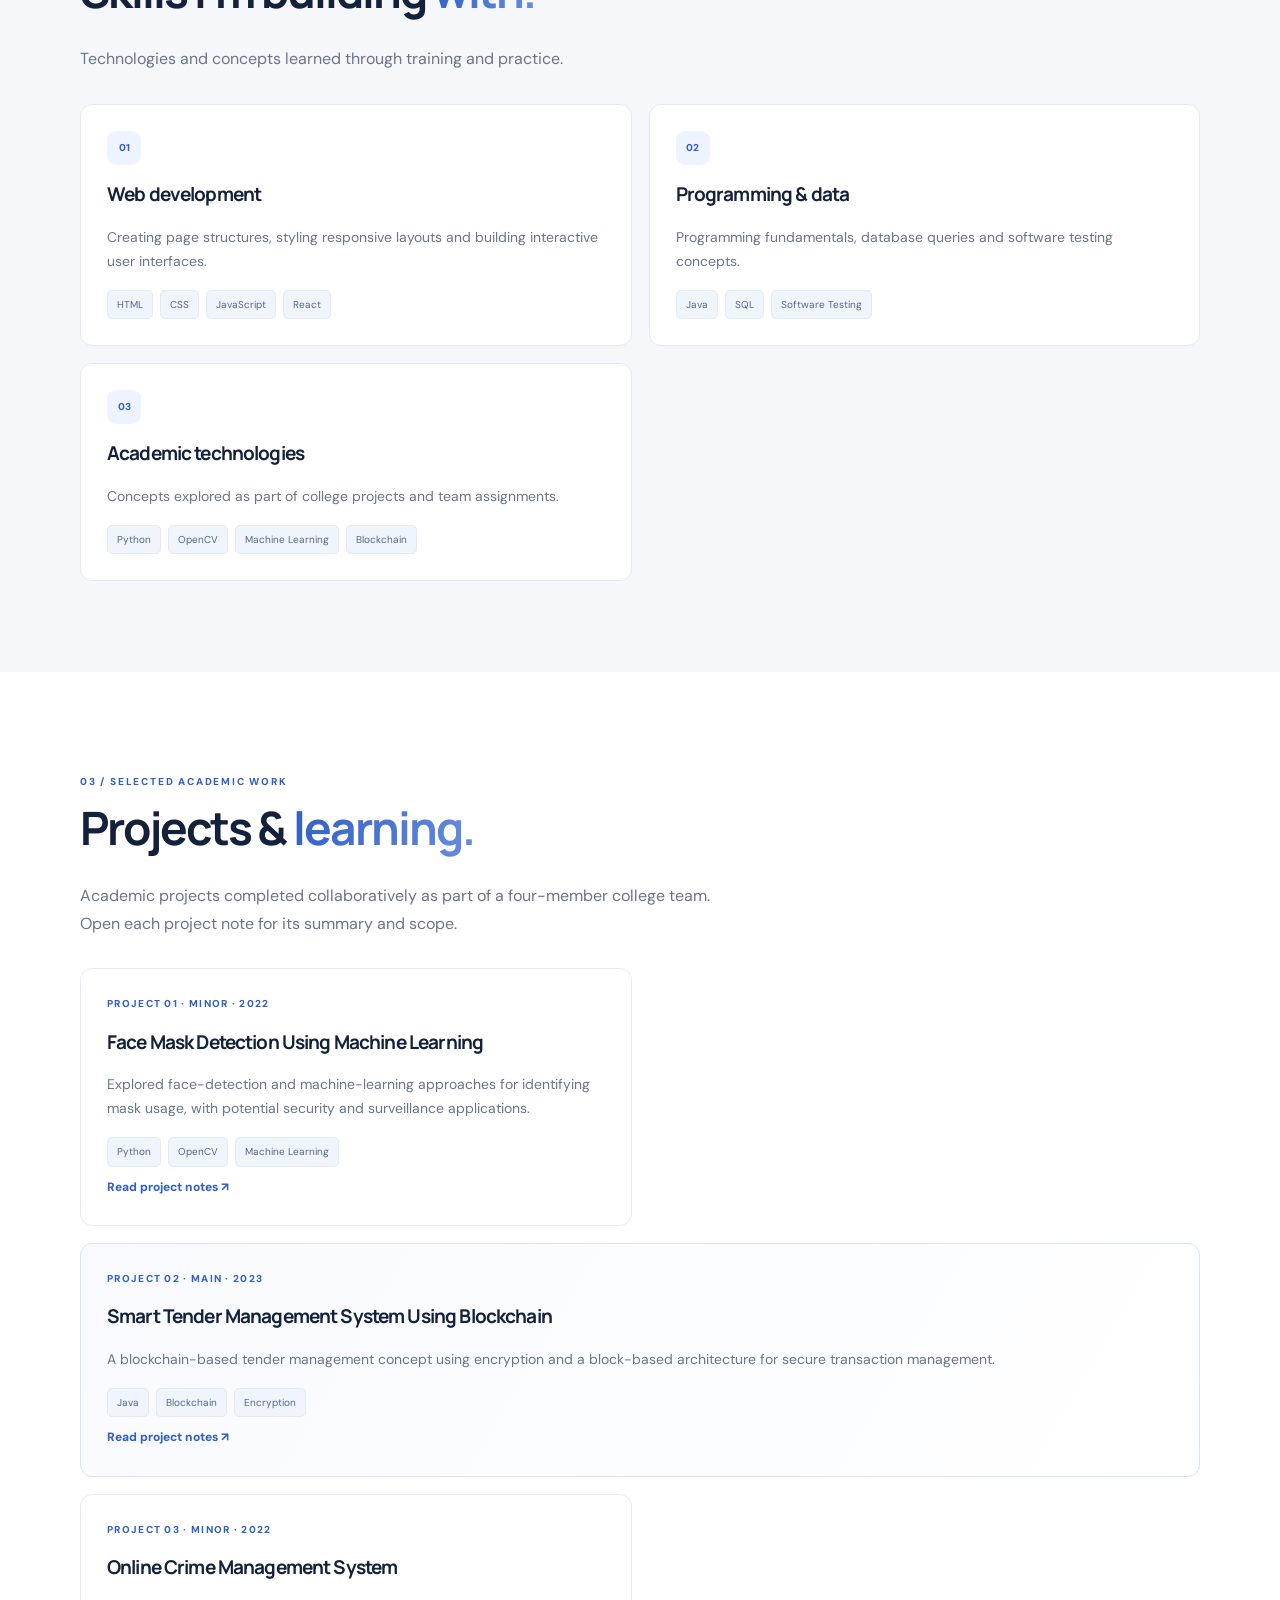
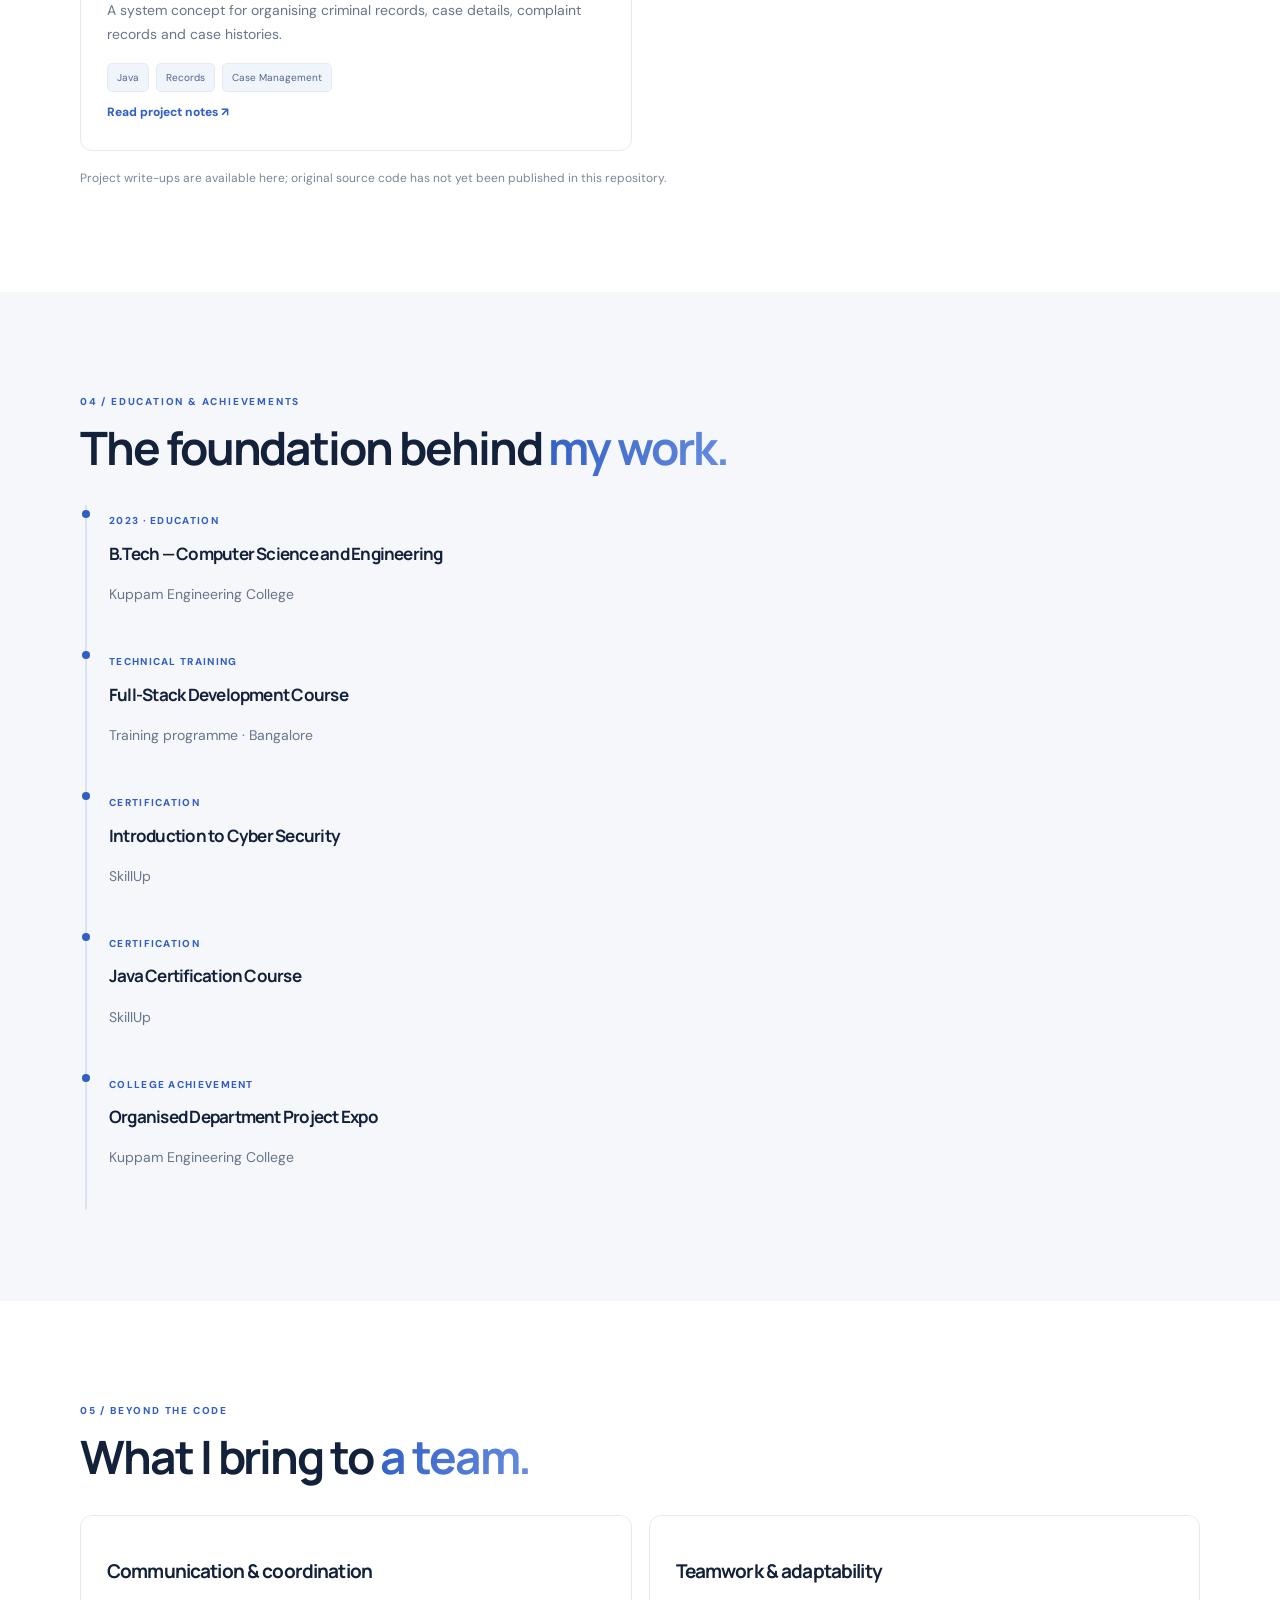
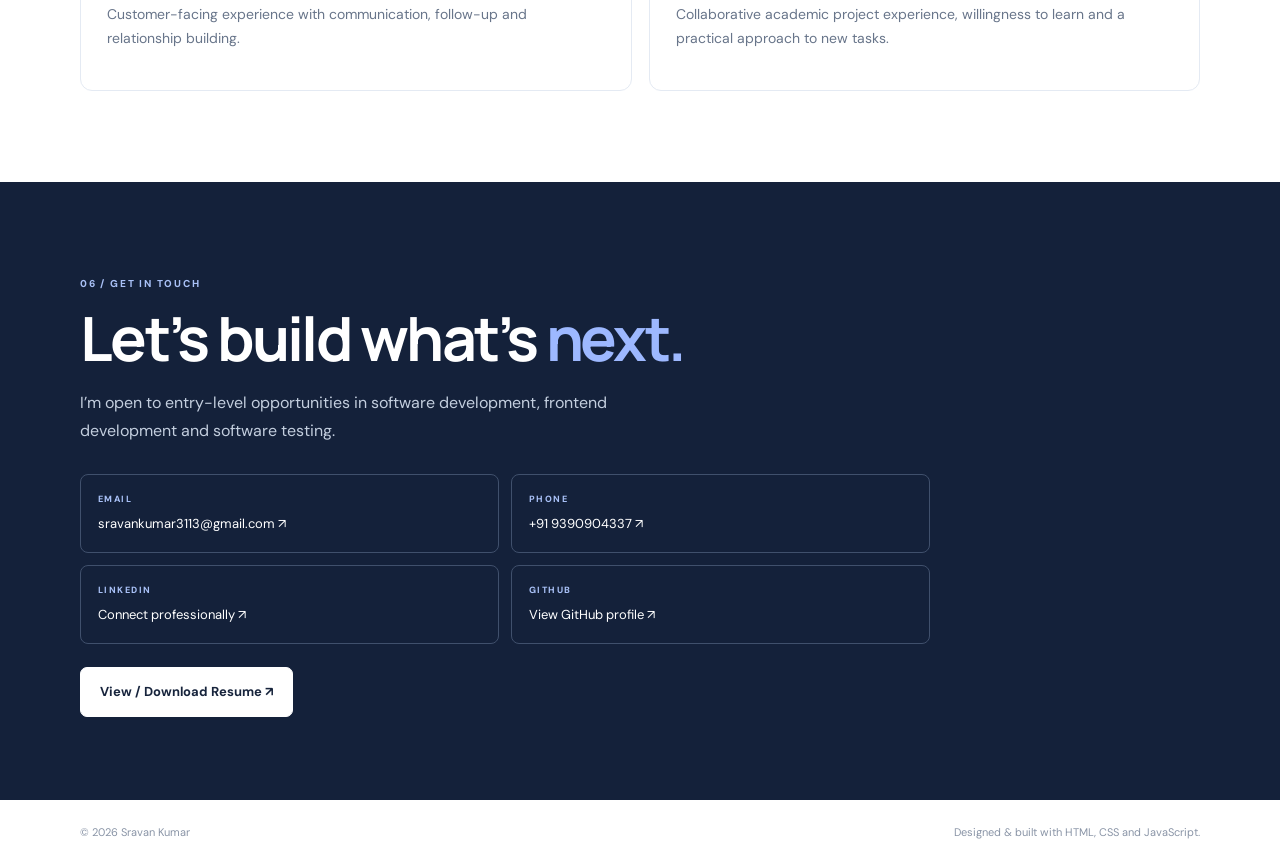
==== commit 627d6222: "Update LinkedIn profile link" ====
--- a/index.html
+++ b/index.html
@@ -8,7 +8,7 @@
 </head><body>
 <header><nav class="wrap nav"><a class="brand" href="#home">Sravan<span>.</span></a><button id="menuBtn" aria-label="Open menu" aria-expanded="false">☰</button><div id="navMenu"><a href="#about">About</a><a href="#skills">Skills</a><a href="#projects">Projects</a><a href="#education">Education</a><a href="#contact">Contact</a></div></nav></header>
 <main>
-<section class="hero wrap" id="home"><div class="hero-copy"><p class="eyebrow">COMPUTER SCIENCE & ENGINEERING · CLASS OF 2023</p><h1>Hi, I'm Sravan Kumar.<br><span class="gradient-text">Aspiring Software Developer.</span></h1><p class="lead">I’m building my career in software development through web technologies, Java and hands-on learning. Open to entry-level opportunities in software development, frontend development and software testing.</p><div class="hero-actions"><a class="btn" href="resume.html">View / Download Resume <span aria-hidden="true">↗</span></a><a class="btn secondary" href="#projects">Explore projects</a></div><div class="social-links"><a href="https://www.linkedin.com/in/sravan-kumar-28915931b/" target="_blank" rel="noreferrer">LinkedIn ↗</a><a href="https://github.com/sravan048" target="_blank" rel="noreferrer">GitHub ↗</a><a href="mailto:sravankumar3113@gmail.com">Email ↗</a></div></div><aside class="profile-card"><div class="card-top"><span class="live-dot"></span> DEVELOPER PROFILE <span class="card-top-right">INDIA</span></div><div class="profile-name">Sravan Kumar</div><div class="profile-role">B.Tech · Computer Science & Engineering</div><div class="profile-rule"></div><div class="profile-row"><span>Graduated</span><b>2023</b></div><div class="profile-row"><span>Core skills</span><b>Java · Web · SQL</b></div><div class="profile-row"><span>Currently</span><b>Open to opportunities</b></div><div class="profile-foot">BUILD <i>·</i> LEARN <i>·</i> IMPROVE</div></aside></section>
+<section class="hero wrap" id="home"><div class="hero-copy"><p class="eyebrow">COMPUTER SCIENCE & ENGINEERING · CLASS OF 2023</p><h1>Hi, I'm Sravan Kumar.<br><span class="gradient-text">Aspiring Software Developer.</span></h1><p class="lead">I’m building my career in software development through web technologies, Java and hands-on learning. Open to entry-level opportunities in software development, frontend development and software testing.</p><div class="hero-actions"><a class="btn" href="resume.html">View / Download Resume <span aria-hidden="true">↗</span></a><a class="btn secondary" href="#projects">Explore projects</a></div><div class="social-links"><a href="https://www.linkedin.com/in/sravan-kumar-b102441b5/" target="_blank" rel="noreferrer">LinkedIn ↗</a><a href="https://github.com/sravan048" target="_blank" rel="noreferrer">GitHub ↗</a><a href="mailto:sravankumar3113@gmail.com">Email ↗</a></div></div><aside class="profile-card"><div class="card-top"><span class="live-dot"></span> DEVELOPER PROFILE <span class="card-top-right">INDIA</span></div><div class="profile-name">Sravan Kumar</div><div class="profile-role">B.Tech · Computer Science & Engineering</div><div class="profile-rule"></div><div class="profile-row"><span>Graduated</span><b>2023</b></div><div class="profile-row"><span>Core skills</span><b>Java · Web · SQL</b></div><div class="profile-row"><span>Currently</span><b>Open to opportunities</b></div><div class="profile-foot">BUILD <i>·</i> LEARN <i>·</i> IMPROVE</div></aside></section>
 <section class="trust-band"><div class="wrap bandin"><span>FRONTEND DEVELOPMENT</span><span>JAVA</span><span>SQL</span><span>SOFTWARE TESTING</span><span>CONTINUOUS LEARNING</span></div></section>
 <section class="section wrap" id="about"><p class="eyebrow">01 / ABOUT</p><h2>Curious by nature.<br><span class="gradient-text">Committed to growth.</span></h2><div class="two"><h3>Motivated Computer Science graduate working towards a career in the IT industry.</h3><div><p>I graduated in Computer Science and Engineering from Kuppam Engineering College in 2023 and completed full-stack development training in Bangalore. I’m looking for an entry-level opportunity where I can contribute, learn from experienced teammates and grow through real project work.</p><p>My customer-facing and business development experience has helped me develop communication, teamwork, follow-up and relationship-management skills.</p><a class="text-link" href="resume.html">Read my resume <span>↗</span></a></div></div></section>
 <section class="section pale" id="skills"><div class="wrap"><p class="eyebrow">02 / TECHNICAL TOOLKIT</p><h2>Skills I’m building <span class="gradient-text">with.</span></h2><p class="muted">Technologies and concepts learned through training and practice.</p><div class="skills"><article><div class="skill-icon">01</div><h3>Web development</h3><p>Creating page structures, styling responsive layouts and building interactive user interfaces.</p><div class="tags"><span>HTML</span><span>CSS</span><span>JavaScript</span><span>React</span></div></article><article><div class="skill-icon">02</div><h3>Programming & data</h3><p>Programming fundamentals, database queries and software testing concepts.</p><div class="tags"><span>Java</span><span>SQL</span><span>Software Testing</span></div></article><article><div class="skill-icon">03</div><h3>Academic technologies</h3><p>Concepts explored as part of college projects and team assignments.</p><div class="tags"><span>Python</span><span>OpenCV</span><span>Machine Learning</span><span>Blockchain</span></div></article></div></div></section>
@@ -19,5 +19,5 @@
 </div><p class="project-disclaimer">Project write-ups are available here; original source code has not yet been published in this repository.</p></section>
 <section class="section pale" id="education"><div class="wrap"><p class="eyebrow">04 / EDUCATION & ACHIEVEMENTS</p><h2>The foundation behind <span class="gradient-text">my work.</span></h2><div class="timeline"><article><small>2023 · EDUCATION</small><h3>B.Tech — Computer Science and Engineering</h3><p>Kuppam Engineering College</p></article><article><small>TECHNICAL TRAINING</small><h3>Full-Stack Development Course</h3><p>Training programme · Bangalore</p></article><article><small>CERTIFICATION</small><h3>Introduction to Cyber Security</h3><p>SkillUp</p></article><article><small>CERTIFICATION</small><h3>Java Certification Course</h3><p>SkillUp</p></article><article><small>COLLEGE ACHIEVEMENT</small><h3>Organised Department Project Expo</h3><p>Kuppam Engineering College</p></article></div></div></section>
 <section class="section wrap" id="strengths"><p class="eyebrow">05 / BEYOND THE CODE</p><h2>What I bring to <span class="gradient-text">a team.</span></h2><div class="skills"><article><h3>Communication & coordination</h3><p>Customer-facing experience with communication, follow-up and relationship building.</p></article><article><h3>Teamwork & adaptability</h3><p>Collaborative academic project experience, willingness to learn and a practical approach to new tasks.</p></article></div></section>
-<section class="contact" id="contact"><div class="wrap contact-inner"><p class="eyebrow">06 / GET IN TOUCH</p><h2>Let’s build what’s <span>next.</span></h2><p>I’m open to entry-level opportunities in software development, frontend development and software testing.</p><div class="contacts"><a href="mailto:sravankumar3113@gmail.com"><small>EMAIL</small>sravankumar3113@gmail.com ↗</a><a href="tel:+919390904337"><small>PHONE</small>+91 9390904337 ↗</a><a href="https://www.linkedin.com/in/sravan-kumar-28915931b/" target="_blank" rel="noreferrer"><small>LINKEDIN</small>Connect professionally ↗</a><a href="https://github.com/sravan048" target="_blank" rel="noreferrer"><small>GITHUB</small>View GitHub profile ↗</a></div><a class="btn light-btn" href="resume.html">View / Download Resume ↗</a></div></section>
+<section class="contact" id="contact"><div class="wrap contact-inner"><p class="eyebrow">06 / GET IN TOUCH</p><h2>Let’s build what’s <span>next.</span></h2><p>I’m open to entry-level opportunities in software development, frontend development and software testing.</p><div class="contacts"><a href="mailto:sravankumar3113@gmail.com"><small>EMAIL</small>sravankumar3113@gmail.com ↗</a><a href="tel:+919390904337"><small>PHONE</small>+91 9390904337 ↗</a><a href="https://www.linkedin.com/in/sravan-kumar-b102441b5/" target="_blank" rel="noreferrer"><small>LINKEDIN</small>Connect professionally ↗</a><a href="https://github.com/sravan048" target="_blank" rel="noreferrer"><small>GITHUB</small>View GitHub profile ↗</a></div><a class="btn light-btn" href="resume.html">View / Download Resume ↗</a></div></section>
 </main><footer class="wrap"><span>© <span id="year"></span> Sravan Kumar</span><span>Designed & built with HTML, CSS and JavaScript.</span></footer><script src="script.js"></script></body></html>
--- a/style.css
+++ b/style.css
@@ -1 +1 @@
-*{box-sizing:border-box}html{scroll-behavior:smooth;scroll-padding-top:80px}body{margin:0;color:#172238;background:#fff;font:16px/1.7 "DM Sans",Arial,sans-serif}h1,h2,h3,.brand{font-family:Manrope,Arial,sans-serif;letter-spacing:-.04em}a{color:inherit;text-decoration:none}.wrap{width:min(1120px,calc(100% - 40px));margin:auto}header{height:72px;position:sticky;top:0;background:#ffffffed;border-bottom:1px solid #e6eaf1;z-index:5;backdrop-filter:blur(12px)}.nav{height:100%;display:flex;align-items:center;justify-content:space-between}.brand{font-size:25px;font-weight:800}.brand span,em{color:#315fc4;font-style:normal}.nav a{margin-left:24px;font-size:13px;font-weight:700;color:#536078}#menuBtn{display:none}.hero{min-height:590px;display:grid;grid-template-columns:1.1fr .9fr;align-items:center;gap:55px;padding-top:55px;padding-bottom:65px}.eyebrow{font-size:11px;letter-spacing:.16em;font-weight:800;color:#315fc4}.hero h1{font-size:clamp(42px,6vw,68px);line-height:1.12;margin:16px 0}.lead,.muted{color:#68758a;max-width:650px}.btn{display:inline-block;background:#315fc4;color:white;padding:12px 18px;border-radius:6px;margin:18px 8px 0 0;font-weight:700;font-size:13px}.btn.secondary{background:white;color:#315fc4;border:1px solid #d9dfeb}.code{background:#172238;color:#dce6f7;padding:28px;border-radius:12px;box-shadow:0 20px 55px #17223830;font:13px/2 "Courier New",monospace}.code b{color:#a8c0ff}.band{background:#f6f8fc;border-block:1px solid #edf0f5}.bandin{display:flex;justify-content:space-between;gap:15px;flex-wrap:wrap;padding:20px 0;font-size:12px;color:#586780}.section{padding:85px 0}.section h2{font-size:clamp(30px,4vw,43px);margin:8px 0 25px}.two{display:grid;grid-template-columns:.85fr 1.15fr;gap:65px}.two h3{font-size:24px;line-height:1.45}.two p,.cards p,.skills p,.timeline p{font-size:14px;color:#68758a}.pale{background:#f6f8fc}.skills,.cards{display:grid;grid-template-columns:repeat(2,minmax(0,1fr));gap:16px;margin-top:28px}.skills article,.cards article{background:white;border:1px solid #e6eaf1;border-radius:10px;padding:24px}.skills h3,.cards h3{margin:8px 0}.tags{display:flex;gap:7px;flex-wrap:wrap;margin-top:17px}.tags span{font-size:11px;color:#52678c;background:#f0f4fb;border:1px solid #e4eaf4;padding:5px 9px;border-radius:4px}.cards{grid-template-columns:repeat(2,minmax(0,1fr))}.cards small,.timeline small{font-size:10px;letter-spacing:.12em;font-weight:800;color:#315fc4}.cards .featured{grid-column:span 2;background:#f9fbff;border-color:#d9e3f6}.note{margin-top:18px;padding:15px 18px;background:#fff;border-left:3px solid #315fc4}.note p{margin-bottom:0;color:#68758a;font-size:13px}.timeline{max-width:760px}.timeline article{padding:0 0 25px 20px;border-left:2px solid #d9e3f6;margin-left:5px}.timeline h3{margin:5px 0}.contact{background:#1b2b46;color:#fff;padding:75px 0}.contact h2{font-size:clamp(38px,5vw,58px);line-height:1.15}.contact .eyebrow{color:#a8c0ff}.contact>div>p:not(.eyebrow){color:#c3cede}.contacts{display:grid;grid-template-columns:repeat(2,minmax(0,1fr));gap:12px;margin-top:28px;max-width:800px}.contacts a{border:1px solid #465571;padding:16px;border-radius:7px;font-size:13px;overflow-wrap:anywhere}.contacts a:hover{background:#263957}footer{padding:22px 0;color:#8792a4;font-size:12px}@media(max-width:700px){.hero,.two{grid-template-columns:1fr;gap:25px}.hero{padding-top:45px}.nav{position:relative}#menuBtn{display:block;border:0;background:none;font-size:24px}#navMenu{display:none;position:absolute;top:70px;left:0;right:0;background:white;padding:18px;box-shadow:0 8px 20px #0001}#navMenu.open{display:grid;gap:12px}#navMenu a{margin:0}.section{padding:65px 0}.skills,.cards,.contacts{grid-template-columns:1fr}.cards .featured{grid-column:auto}.bandin{justify-content:flex-start}.wrap{width:calc(100% - 32px)}}+:root{--ink:#14213a;--muted:#68758a;--blue:#315fc4;--line:#e4eaf3;--paper:#f5f7fb}*{box-sizing:border-box}html{scroll-behavior:smooth;scroll-padding-top:88px}body{margin:0;color:var(--ink);background:#fff;font:16px/1.72 "DM Sans",Arial,sans-serif}h1,h2,h3,.brand{font-family:Manrope,Arial,sans-serif;letter-spacing:-.045em}a{color:inherit;text-decoration:none}.wrap{width:min(1120px,calc(100% - 44px));margin:auto}header{height:76px;position:sticky;top:0;background:#ffffffed;border-bottom:1px solid #e8edf4;z-index:10;backdrop-filter:blur(14px)}.nav{height:100%;display:flex;align-items:center;justify-content:space-between}.brand{font-size:25px;font-weight:800}.brand span{color:var(--blue)}.nav a{margin-left:27px;font-size:13px;font-weight:700;color:#536078;transition:color .2s}.nav a:hover,.social-links a:hover{color:var(--blue)}#menuBtn{display:none}.hero{min-height:630px;display:grid;grid-template-columns:1.12fr .88fr;align-items:center;gap:65px;padding-top:72px;padding-bottom:78px}.eyebrow{font-size:10px;letter-spacing:.18em;font-weight:800;color:var(--blue)}.hero h1{font-size:clamp(42px,5.6vw,68px);line-height:1.12;margin:17px 0 20px}.gradient-text{background:linear-gradient(105deg,#315fc4,#688de1);-webkit-background-clip:text;background-clip:text;color:transparent}.lead,.muted{color:var(--muted);max-width:650px}.lead{font-size:16px}.hero-actions{display:flex;gap:10px;flex-wrap:wrap;margin-top:25px}.btn{display:inline-flex;align-items:center;justify-content:center;gap:8px;background:var(--blue);color:white;padding:13px 19px;border-radius:7px;font-weight:700;font-size:13px;border:1px solid var(--blue);transition:transform .2s,box-shadow .2s}.btn:hover{transform:translateY(-2px);box-shadow:0 9px 22px #315fc42a}.btn.secondary{background:white;color:var(--blue);border-color:#d8e1f0}.social-links{display:flex;gap:23px;margin-top:25px;font-size:12px;font-weight:700;color:#536078}.profile-card{background:linear-gradient(145deg,#17243c,#0d1729);color:#fff;border-radius:17px;padding:29px;box-shadow:0 25px 65px #14213a25;position:relative;overflow:hidden}.profile-card:after{content:"";position:absolute;width:230px;height:230px;border:1px solid #ffffff13;border-radius:50%;right:-100px;top:-105px;box-shadow:0 0 0 25px #ffffff08,0 0 0 55px #ffffff05}.card-top{font:700 10px/1.5 "DM Sans",sans-serif;letter-spacing:.15em;color:#a9c1f7}.live-dot{display:inline-block;width:7px;height:7px;background:#7bd9ad;border-radius:50%;margin-right:8px}.card-top-right{float:right;color:#7e8ca8}.profile-name{font:800 29px Manrope,sans-serif;margin-top:46px}.profile-role{font-size:12px;color:#bac7dc;margin-top:5px}.profile-rule{height:1px;background:#ffffff20;margin:27px 0 18px}.profile-row{display:flex;justify-content:space-between;gap:15px;padding:10px 0;border-bottom:1px solid #ffffff13;font-size:12px;color:#aebbd0}.profile-row b{color:#fff;text-align:right}.profile-foot{font-size:10px;letter-spacing:.2em;color:#a9c1f7;margin-top:26px}.profile-foot i{color:#6f8ed1;font-style:normal}.trust-band{background:#f6f8fc;border-block:1px solid #e9eef5}.bandin{display:flex;justify-content:space-between;gap:16px;flex-wrap:wrap;padding:21px 0;font-size:10px;font-weight:800;letter-spacing:.12em;color:#61708a}.section{padding:91px 0}.section h2{font-size:clamp(31px,4vw,46px);line-height:1.2;margin:9px 0 27px}.two{display:grid;grid-template-columns:.85fr 1.15fr;gap:70px}.two h3{font-size:24px;line-height:1.45;margin-top:4px}.two p,.cards p,.skills p,.timeline p{font-size:14px;color:var(--muted)}.text-link{display:inline-flex;gap:8px;color:var(--blue);font-size:12px;font-weight:800;margin-top:10px}.pale{background:var(--paper)}.skills,.cards{display:grid;grid-template-columns:repeat(2,minmax(0,1fr));gap:17px;margin-top:31px}.skills article,.cards article{background:white;border:1px solid var(--line);border-radius:12px;padding:26px;transition:transform .2s,box-shadow .2s}.skills article:hover,.cards article:hover{transform:translateY(-3px);box-shadow:0 15px 35px #17243c0c}.skill-icon{width:34px;height:34px;border-radius:9px;background:#edf3ff;color:var(--blue);display:grid;place-items:center;font-size:10px;font-weight:800}.skills h3,.cards h3{margin:13px 0 7px;font-size:19px}.tags{display:flex;gap:7px;flex-wrap:wrap;margin-top:17px}.tags span{font-size:10px;color:#52678c;background:#f0f4fb;border:1px solid #e4eaf4;padding:5px 9px;border-radius:5px}.cards{grid-template-columns:repeat(2,minmax(0,1fr))}.cards .featured{grid-column:span 2;background:linear-gradient(120deg,#f8faff,#fff);border-color:#d8e3f7}.project-number,.timeline small{font-size:10px;letter-spacing:.13em;font-weight:800;color:var(--blue)}.project-disclaimer{font-size:12px;color:#7a879a;margin-top:17px}.timeline{max-width:760px;margin-top:30px}.timeline article{padding:0 0 26px 22px;border-left:2px solid #d9e3f6;margin-left:5px;position:relative}.timeline article:before{content:"";position:absolute;width:8px;height:8px;border-radius:50%;background:var(--blue);left:-5px;top:5px}.timeline h3{margin:6px 0;font-size:17px}.contact{background:#14213a;color:#fff;padding:83px 0}.contact h2{font-size:clamp(39px,5vw,61px);line-height:1.12;margin:12px 0 17px}.contact h2 span{color:#9db8ff}.contact .eyebrow{color:#a9c1f7}.contact-inner>p:not(.eyebrow){color:#c3cede;max-width:620px}.contacts{display:grid;grid-template-columns:repeat(2,minmax(0,1fr));gap:12px;margin-top:30px;max-width:850px}.contacts a{border:1px solid #40506c;padding:17px;border-radius:8px;font-size:13px;overflow-wrap:anywhere;transition:background .2s}.contacts a:hover{background:#20314f}.contacts small{display:block;font-size:9px;letter-spacing:.16em;color:#a9c1f7;font-weight:800;margin-bottom:5px}.light-btn{background:#fff;color:#17243c;border-color:#fff;margin-top:23px}footer{padding:23px 0;color:#8994a6;font-size:11px;display:flex;justify-content:space-between;gap:15px}.resume-body{background:#eef2f8;padding:30px 15px}.resume-toolbar{width:min(850px,100%);margin:0 auto 18px;display:flex;justify-content:space-between;gap:12px}.resume-sheet{width:min(850px,100%);margin:auto;background:#fff;padding:48px 55px;box-shadow:0 10px 40px #17243c12}.resume-header{display:flex;justify-content:space-between;gap:24px;border-bottom:2px solid var(--blue);padding-bottom:20px}.resume-header h1{font-size:32px;margin:0}.resume-headline{font-size:13px;color:var(--muted);margin:3px 0}.resume-contact{display:grid;text-align:right;font-size:10px;color:#526078}.resume-section{padding:15px 0 4px;border-bottom:1px solid var(--line)}.resume-section h2{font:800 12px Manrope,sans-serif;letter-spacing:.12em;text-transform:uppercase;color:var(--blue);margin:0 0 8px}.resume-section h3{font-size:13px;margin:9px 0 2px}.resume-section h3 small{font:400 10px "DM Sans",sans-serif;color:#738096}.resume-section p,.resume-section li{font-size:11px;line-height:1.55;color:#4e5b70;margin:3px 0}.resume-section ul{padding-left:18px}.resume-note{font-size:9px;color:#8792a4;margin-top:15px}@media(max-width:760px){.hero,.two{grid-template-columns:1fr;gap:30px}.hero{padding-top:55px;min-height:auto}.profile-card{max-width:520px}.nav{position:relative}#menuBtn{display:block;border:0;background:none;font-size:24px;color:var(--ink)}#navMenu{display:none;position:absolute;top:75px;left:-22px;right:-22px;background:white;padding:18px 22px;box-shadow:0 10px 25px #0001}#navMenu.open{display:grid;gap:13px}#navMenu a{margin:0}.section{padding:68px 0}.skills,.cards,.contacts{grid-template-columns:1fr}.cards .featured{grid-column:auto}.bandin{justify-content:flex-start}.wrap{width:calc(100% - 34px)}footer{flex-direction:column}.resume-sheet{padding:28px 23px}.resume-header{display:block}.resume-contact{text-align:left;margin-top:12px}.resume-toolbar{flex-wrap:wrap}}@media print{body.resume-body{background:#fff;padding:0}.resume-toolbar{display:none}.resume-sheet{width:100%;padding:10mm 12mm;box-shadow:none}.resume-section{break-inside:avoid}.resume-note{font-size:8px}@page{size:A4;margin:8mm}}
